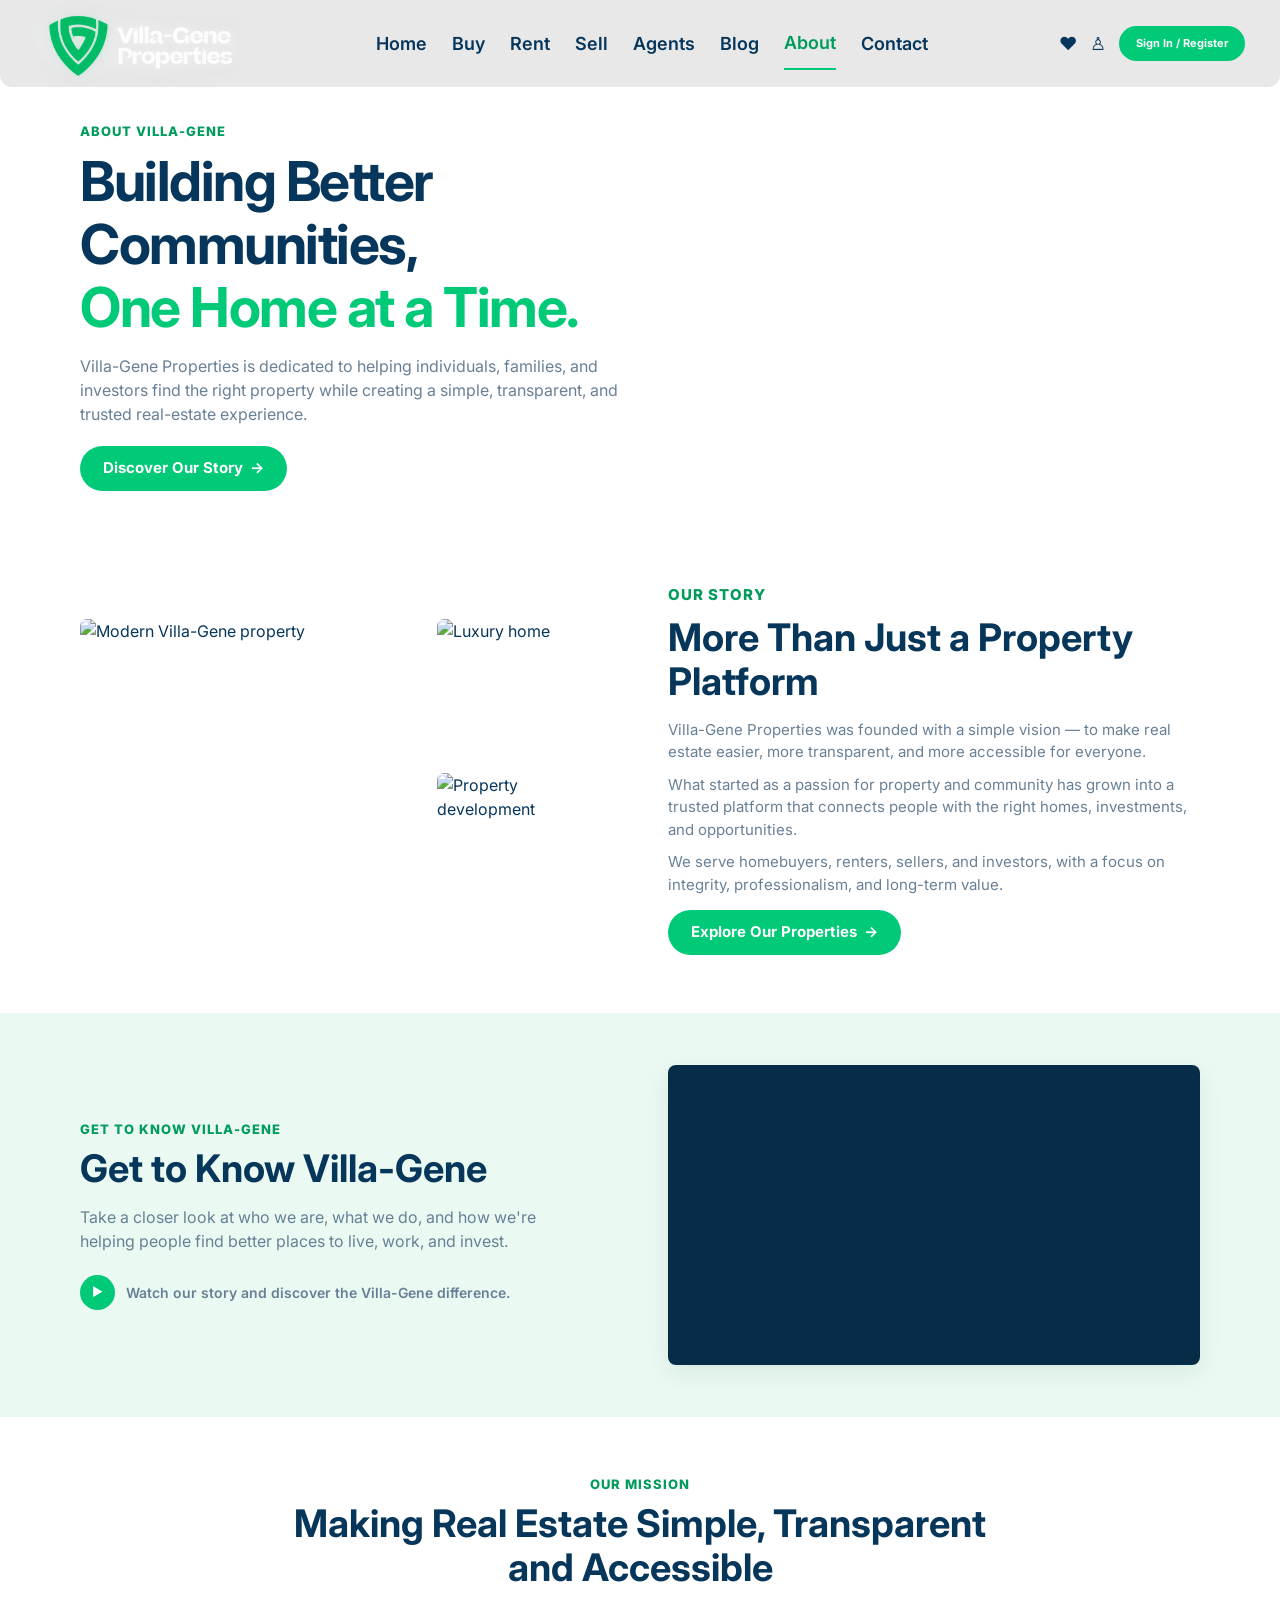
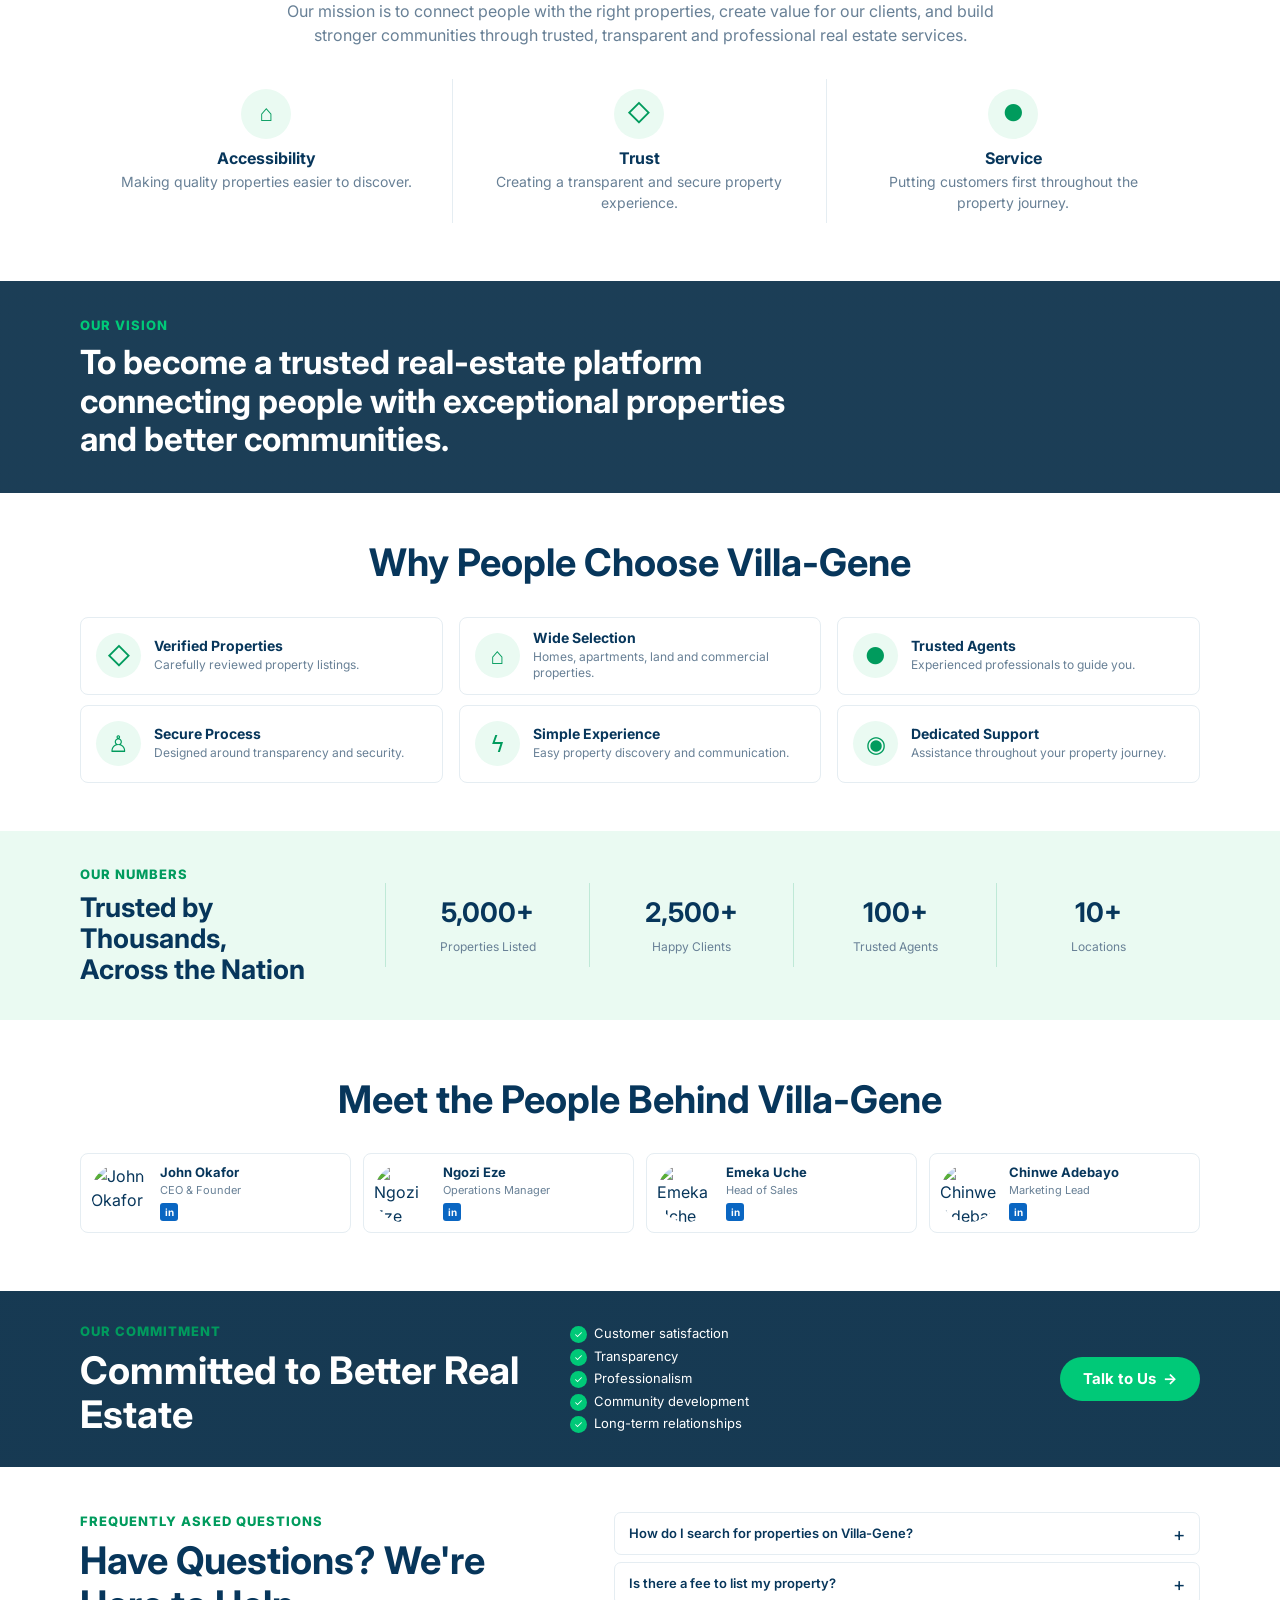
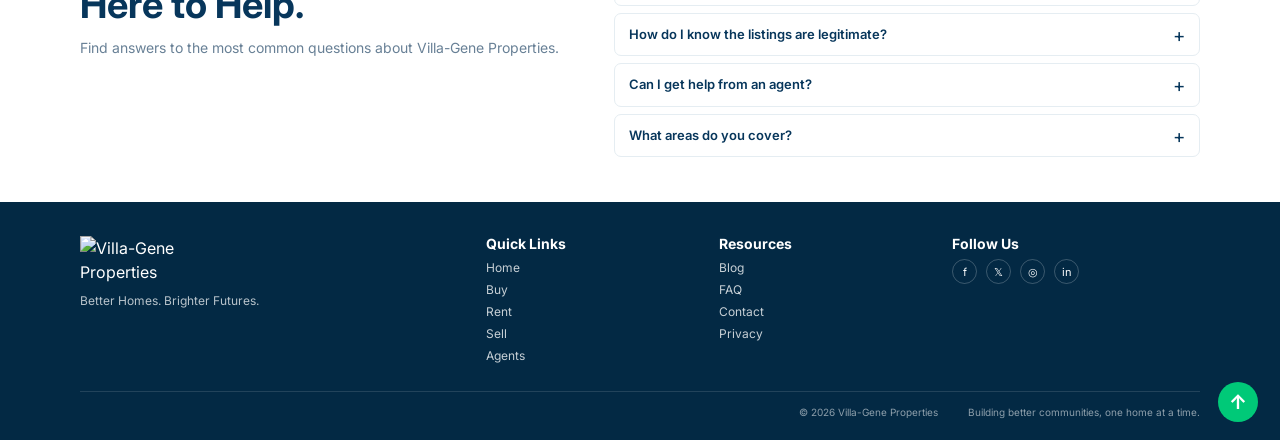
==== about.html @ 3a1cf272 "first commit" ====
<!DOCTYPE html>
<html lang="en">
<head>
  <meta charset="UTF-8">
  <meta name="viewport" content="width=device-width, initial-scale=1.0">
  <meta name="description" content="Learn more about Villa-Gene Properties, our mission, vision, team and commitment to better real estate.">
  <title>About Us | Villa-Gene Properties</title>
  <link rel="stylesheet" href="about.css">
</head>
<body id="top">

  <!-- ========================= NAVBAR ========================= -->
  <header class="site-header">
    <nav class="navbar">
      <a class="brand" href="index.html">
        <img src="Villa-Gene-Properties-Logo(1).svg" alt="Villa-Gene Properties">
      </a>

      <button class="menu-toggle" type="button" aria-label="Open menu" aria-expanded="false">
        ☰
      </button>

      <div class="nav-links">
        <a href="index.html">Home</a>
        <a href="index.html#properties">Buy</a>
        <a href="index.html#properties">Rent</a>
        <a href="index.html#sell">Sell</a>
        <a href="index.html#agents">Agents</a>
        <a href="index.html#blog">Blog</a>
        <a class="active" href="about.html">About</a>
        <a href="index.html#contact">Contact</a>
      </div>

      <div class="nav-actions">
        <button class="icon-btn" type="button" aria-label="Favorites">♥</button>
        <button class="icon-btn" type="button" aria-label="Account">♙</button>
        <a class="btn btn-green btn-small" href="index.html#contact">Sign In / Register</a>
      </div>
    </nav>
  </header>

  <main>

    <!-- ========================= HERO ========================= -->
    <section class="about-hero">
      <div class="about-hero-overlay"></div>
      <div class="container about-hero-content">
        <div class="about-hero-copy">
          <p class="eyebrow">ABOUT VILLA-GENE</p>
          <h1>Building Better Communities,<br><span>One Home at a Time.</span></h1>
          <p>
            Villa-Gene Properties is dedicated to helping individuals, families,
            and investors find the right property while creating a simple,
            transparent, and trusted real-estate experience.
          </p>
          <a class="btn btn-green" href="#story">Discover Our Story <span>→</span></a>
        </div>
      </div>
    </section>

    <!-- ========================= OUR STORY ========================= -->
    <section class="section" id="story">
      <div class="container story-grid">
        <div class="story-gallery">
          <img class="story-main-image" src="images/about-property-1.jpg" alt="Modern Villa-Gene property">
          <div class="story-small-images">
            <img src="images/about-property-2.jpg" alt="Luxury home">
            <img src="images/about-property-3.jpg" alt="Property development">
          </div>
        </div>

        <div class="story-copy">
          <p class="eyebrow">OUR STORY</p>
          <h2>More Than Just a Property Platform</h2>
          <p>
            Villa-Gene Properties was founded with a simple vision — to make
            real estate easier, more transparent, and more accessible for everyone.
          </p>
          <p>
            What started as a passion for property and community has grown into
            a trusted platform that connects people with the right homes,
            investments, and opportunities.
          </p>
          <p>
            We serve homebuyers, renters, sellers, and investors, with a focus
            on integrity, professionalism, and long-term value.
          </p>
          <a class="btn btn-green" href="index.html#properties">Explore Our Properties <span>→</span></a>
        </div>
      </div>
    </section>

    <!-- ========================= VIDEO ========================= -->
    <section class="video-section">
      <div class="container video-grid">
        <div class="video-copy">
          <p class="eyebrow">GET TO KNOW VILLA-GENE</p>
          <h2>Get to Know Villa-Gene</h2>
          <p>
            Take a closer look at who we are, what we do, and how we're helping
            people find better places to live, work, and invest.
          </p>
          <div class="watch-story">
            <span>▶</span>
            <p>Watch our story and discover the Villa-Gene difference.</p>
          </div>
        </div>

        <div class="video-frame">
          <!-- Replace VIDEO_ID with your actual YouTube video ID. -->
          <iframe
            src="https://www.youtube.com/embed/VIDEO_ID"
            title="Villa-Gene Properties Story"
            allow="accelerometer; autoplay; clipboard-write; encrypted-media; gyroscope; picture-in-picture; web-share"
            allowfullscreen>
          </iframe>
        </div>
      </div>
    </section>

    <!-- ========================= MISSION ========================= -->
    <section class="section mission-section">
      <div class="container">
        <div class="section-heading center">
          <p class="eyebrow">OUR MISSION</p>
          <h2>Making Real Estate Simple, Transparent and Accessible</h2>
          <p>
            Our mission is to connect people with the right properties, create
            value for our clients, and build stronger communities through trusted,
            transparent and professional real estate services.
          </p>
        </div>

        <div class="mission-grid">
          <article class="mission-item">
            <div class="round-icon">⌂</div>
            <h3>Accessibility</h3>
            <p>Making quality properties easier to discover.</p>
          </article>

          <article class="mission-item">
            <div class="round-icon">◇</div>
            <h3>Trust</h3>
            <p>Creating a transparent and secure property experience.</p>
          </article>

          <article class="mission-item">
            <div class="round-icon">●</div>
            <h3>Service</h3>
            <p>Putting customers first throughout the property journey.</p>
          </article>
        </div>
      </div>
    </section>

    <!-- ========================= VISION ========================= -->
    <section class="vision-section">
      <div class="container">
        <p class="eyebrow">OUR VISION</p>
        <h2>
          To become a trusted real-estate platform<br>
          connecting people with exceptional properties<br>
          and better communities.
        </h2>
      </div>
    </section>

    <!-- ========================= WHY VILLA-GENE ========================= -->
    <section class="section why-section">
      <div class="container">
        <div class="section-heading center">
          <h2>Why People Choose Villa-Gene</h2>
        </div>

        <div class="benefits-grid">
          <article class="benefit-card">
            <div class="benefit-icon">◇</div>
            <div><h3>Verified Properties</h3><p>Carefully reviewed property listings.</p></div>
          </article>
          <article class="benefit-card">
            <div class="benefit-icon">⌂</div>
            <div><h3>Wide Selection</h3><p>Homes, apartments, land and commercial properties.</p></div>
          </article>
          <article class="benefit-card">
            <div class="benefit-icon">●</div>
            <div><h3>Trusted Agents</h3><p>Experienced professionals to guide you.</p></div>
          </article>
          <article class="benefit-card">
            <div class="benefit-icon">♙</div>
            <div><h3>Secure Process</h3><p>Designed around transparency and security.</p></div>
          </article>
          <article class="benefit-card">
            <div class="benefit-icon">ϟ</div>
            <div><h3>Simple Experience</h3><p>Easy property discovery and communication.</p></div>
          </article>
          <article class="benefit-card">
            <div class="benefit-icon">◉</div>
            <div><h3>Dedicated Support</h3><p>Assistance throughout your property journey.</p></div>
          </article>
        </div>
      </div>
    </section>

    <!-- ========================= NUMBERS ========================= -->
    <section class="numbers-section">
      <div class="container numbers-grid">
        <div class="numbers-intro">
          <p class="eyebrow">OUR NUMBERS</p>
          <h2>Trusted by Thousands,<br>Across the Nation</h2>
        </div>
        <div class="number-item"><strong>5,000+</strong><span>Properties Listed</span></div>
        <div class="number-item"><strong>2,500+</strong><span>Happy Clients</span></div>
        <div class="number-item"><strong>100+</strong><span>Trusted Agents</span></div>
        <div class="number-item"><strong>10+</strong><span>Locations</span></div>
      </div>
    </section>

    <!-- ========================= TEAM ========================= -->
    <section class="section team-section" id="team">
      <div class="container">
        <div class="section-heading center">
          <h2>Meet the People Behind Villa-Gene</h2>
        </div>

        <div class="team-grid">
          <article class="team-card">
            <img src="images/team-1.jpg" alt="John Okafor">
            <div><h3>John Okafor</h3><p>CEO &amp; Founder</p><a href="#">in</a></div>
          </article>
          <article class="team-card">
            <img src="images/team-2.jpg" alt="Ngozi Eze">
            <div><h3>Ngozi Eze</h3><p>Operations Manager</p><a href="#">in</a></div>
          </article>
          <article class="team-card">
            <img src="images/team-3.jpg" alt="Emeka Uche">
            <div><h3>Emeka Uche</h3><p>Head of Sales</p><a href="#">in</a></div>
          </article>
          <article class="team-card">
            <img src="images/team-4.jpg" alt="Chinwe Adebayo">
            <div><h3>Chinwe Adebayo</h3><p>Marketing Lead</p><a href="#">in</a></div>
          </article>
        </div>
      </div>
    </section>

    <!-- ========================= COMMITMENT ========================= -->
    <section class="commitment-section">
      <div class="container commitment-grid">
        <div>
          <p class="eyebrow">OUR COMMITMENT</p>
          <h2>Committed to Better Real Estate</h2>
        </div>
        <ul>
          <li>Customer satisfaction</li>
          <li>Transparency</li>
          <li>Professionalism</li>
          <li>Community development</li>
          <li>Long-term relationships</li>
        </ul>
        <a class="btn btn-green" href="index.html#contact">Talk to Us <span>→</span></a>
      </div>
    </section>

    <!-- ========================= FAQ ========================= -->
    <section class="section faq-section" id="faq">
      <div class="container faq-grid">
        <div class="faq-intro">
          <p class="eyebrow">FREQUENTLY ASKED QUESTIONS</p>
          <h2>Have Questions? We're Here to Help.</h2>
          <p>Find answers to the most common questions about Villa-Gene Properties.</p>
        </div>

        <div class="faq-list">
          <details>
            <summary>How do I search for properties on Villa-Gene?</summary>
            <p>Use the property search on the Home page to browse available listings by location, type and price.</p>
          </details>
          <details>
            <summary>Is there a fee to list my property?</summary>
            <p>Contact Villa-Gene Properties for current listing and service information.</p>
          </details>
          <details>
            <summary>How do I know the listings are legitimate?</summary>
            <p>Villa-Gene focuses on transparent property information and professional assistance throughout the property journey.</p>
          </details>
          <details>
            <summary>Can I get help from an agent?</summary>
            <p>Yes. Our agents can help you understand listings and guide you through the next steps.</p>
          </details>
          <details>
            <summary>What areas do you cover?</summary>
            <p>Visit our property listings or contact us for the latest locations and available properties.</p>
          </details>
        </div>
      </div>
    </section>

  </main>

  <!-- ========================= FOOTER ========================= -->
  <footer class="footer" id="contact">
    <div class="container footer-grid">
      <div class="footer-brand">
        <img src="villa-logo.svg" alt="Villa-Gene Properties">
        <p>Better Homes. Brighter Futures.</p>
      </div>

      <div class="footer-column">
        <h3>Quick Links</h3>
        <a href="index.html">Home</a>
        <a href="index.html#properties">Buy</a>
        <a href="index.html#properties">Rent</a>
        <a href="index.html#sell">Sell</a>
        <a href="index.html#agents">Agents</a>
      </div>

      <div class="footer-column">
        <h3>Resources</h3>
        <a href="index.html#blog">Blog</a>
        <a href="#faq">FAQ</a>
        <a href="#contact">Contact</a>
        <a href="#">Privacy</a>
      </div>

      <div class="footer-column">
        <h3>Follow Us</h3>
        <div class="social-links">
          <a href="#" aria-label="Facebook">f</a>
          <a href="#" aria-label="X">𝕏</a>
          <a href="#" aria-label="Instagram">◎</a>
          <a href="#" aria-label="LinkedIn">in</a>
        </div>
      </div>
    </div>

    <div class="container footer-bottom">
      <span>© 2026 Villa-Gene Properties</span>
      <span>Building better communities, one home at a time.</span>
    </div>

    <a class="back-to-top" href="#top" aria-label="Back to top">↑</a>
  </footer>

  <script>
    const menuToggle = document.querySelector('.menu-toggle');
    const navLinks = document.querySelector('.nav-links');

    menuToggle.addEventListener('click', () => {
      const isOpen = navLinks.classList.toggle('open');
      menuToggle.setAttribute('aria-expanded', isOpen);
    });
  </script>

</body>
</html>
---- about.css ----
@import url('https://fonts.googleapis.com/css2?family=Inter:wght@400;500;600;700;800&display=swap');

:root {
  --green: #00c978;
  --green-dark: #009b5d;
  --green-light: #eafaf2;
  --blue: #06365b;
  --blue-dark: #032944;
  --text: #07365b;
  --muted: #688096;
  --white: #ffffff;
  --border: #e5edf2;
  --shadow: 0 8px 25px rgba(4, 44, 70, .08);
  --radius: 10px;
}

* { box-sizing: border-box; margin: 0; padding: 0; }
html { scroll-behavior: smooth; }
body { font-family: "Inter", Arial, sans-serif; color: var(--text); background: #fff; line-height: 1.5; font-size: 16px; }
a { color: inherit; text-decoration: none; }
button { font: inherit; cursor: pointer; border: 0; }
img { display: block; max-width: 100%; }
.container { width: min(1120px, calc(100% - 40px)); margin: 0 auto; }
.section { padding: 58px 0; }
h1, h2, h3 { line-height: 1.15; }
h2 { font-size: clamp(30px, 3vw, 38px); }
p { color: var(--muted); }
.eyebrow { color: var(--green-dark); font-size: 13px; font-weight: 800; letter-spacing: 1px; margin-bottom: 8px; }

/* NAVBAR — intentionally matches the Home page */
.site-header { background: transparent; position: relative; z-index: 20; }
.navbar {
  width: 100%;
  max-width: none;
  height: 87px;
  margin: 0;
  padding: 20px 35px;
  display: flex;
  align-items: center;
  gap: 28px;
  background: rgba(230, 229, 229, 0.888);
  border-radius: 0 0 12px 12px;
  color: var(--blue);
  position: relative;
  z-index: 10;
}
.brand { width: 210px; display: flex; align-items: center; }
.brand img { width: 100%; height: auto; }
.nav-links { display: flex; align-items: center; justify-content: center; gap: 25px; flex: 1; }
.nav-links a { font-size: 18px; font-weight: 600; padding: 12px 0; }
.nav-links a.active, .nav-links a:hover { color: var(--green-dark); border-bottom: 2px solid var(--green); }
.nav-actions { display: flex; align-items: center; gap: 13px; }
.icon-btn { background: transparent; color: var(--blue); font-size: 18px; }
.menu-toggle { display: none; background: transparent; font-size: 25px; color: var(--blue); }

.btn { display: inline-flex; align-items: center; justify-content: center; gap: 7px; border-radius: 24px; padding: 11px 23px; font-weight: 700; font-size: 15px; }
.btn-green { background: var(--green); color: #fff; }
.btn-green:hover { background: var(--green-dark); }
.btn-small { padding: 9px 17px; font-size: 11px; }

/* HERO */
.about-hero { min-height: 400px; position: relative; overflow: hidden; background: url("images/about-hero.jpg") center / cover no-repeat; }
.about-hero-overlay { position: absolute; inset: 0; background: linear-gradient(90deg, rgba(255,255,255,.98) 0%, rgba(255,255,255,.91) 35%, rgba(255,255,255,.18) 72%, rgba(255,255,255,0) 100%); }
.about-hero-content { min-height: 400px; display: flex; align-items: center; position: relative; }
.about-hero-copy { max-width: 610px; padding: 35px 0; }
.about-hero h1 { font-size: clamp(38px, 4.5vw, 55px); letter-spacing: -1.5px; margin-bottom: 15px; color: var(--blue); }
.about-hero h1 span { color: var(--green); }
.about-hero-copy > p:not(.eyebrow) { max-width: 570px; font-size: 16px; margin-bottom: 20px; }

/* STORY */
.story-grid, .video-grid { display: grid; grid-template-columns: 1fr 1fr; gap: 55px; align-items: center; }
.story-gallery { height: 300px; display: grid; grid-template-columns: 2fr 1fr; gap: 7px; }
.story-gallery img { width: 100%; height: 100%; object-fit: cover; border-radius: 7px; }
.story-small-images { display: grid; grid-template-rows: 1fr 1fr; gap: 7px; }
.story-copy h2 { margin-bottom: 15px; }
.story-copy p { font-size: 15px; margin-bottom: 10px; }
.story-copy .btn { margin-top: 4px; }

/* VIDEO */
.video-section { padding: 52px 0; background: var(--green-light); }
.video-copy h2 { margin-bottom: 14px; }
.video-copy > p:not(.eyebrow) { max-width: 480px; font-size: 16px; }
.watch-story { display: flex; align-items: center; gap: 11px; margin-top: 22px; }
.watch-story span { width: 35px; height: 35px; display: grid; place-items: center; border-radius: 50%; background: var(--green); color: #fff; font-size: 12px; }
.watch-story p { font-size: 14px; font-weight: 600; }
.video-frame { height: 300px; overflow: hidden; border-radius: 8px; background: #062c47; box-shadow: var(--shadow); }
.video-frame iframe { width: 100%; height: 100%; border: 0; }

/* MISSION */
.section-heading.center { max-width: 760px; margin: 0 auto 32px; text-align: center; }
.section-heading.center > p:last-child { margin-top: 9px; }
.mission-grid { display: grid; grid-template-columns: repeat(3, 1fr); }
.mission-item { text-align: center; padding: 10px 35px; border-right: 1px solid var(--border); }
.mission-item:last-child { border-right: 0; }
.round-icon, .benefit-icon { width: 50px; height: 50px; display: grid; place-items: center; border-radius: 50%; background: var(--green-light); color: var(--green-dark); font-size: 23px; margin: 0 auto 10px; }
.mission-item h3 { font-size: 16px; margin-bottom: 4px; }
.mission-item p { font-size: 14px; }

/* VISION */
.vision-section { min-height: 165px; padding: 35px 0; display: flex; align-items: center; background: linear-gradient(rgba(3,41,68,.90), rgba(3,41,68,.90)), url("images/vision.jpg") center / cover no-repeat; }
.vision-section .eyebrow { color: var(--green); }
.vision-section h2 { color: #fff; font-size: clamp(25px, 2.6vw, 35px); }

/* BENEFITS */
.why-section { padding-top: 48px; padding-bottom: 48px; }
.benefits-grid { display: grid; grid-template-columns: repeat(3, 1fr); gap: 10px 16px; }
.benefit-card { min-height: 78px; display: flex; align-items: center; gap: 13px; padding: 10px 15px; border: 1px solid var(--border); border-radius: 8px; }
.benefit-icon { width: 45px; height: 45px; flex: 0 0 45px; margin: 0; }
.benefit-card h3 { font-size: 14px; margin-bottom: 3px; }
.benefit-card p { font-size: 12px; line-height: 1.35; }

/* NUMBERS */
.numbers-section { padding: 34px 0; background: var(--green-light); }
.numbers-grid { display: grid; grid-template-columns: 1.5fr repeat(4, 1fr); align-items: center; }
.numbers-intro { padding-right: 25px; }
.numbers-intro h2 { font-size: 27px; }
.number-item { text-align: center; min-height: 82px; padding: 10px 8px; border-left: 1px solid rgba(0,155,93,.18); }
.number-item strong { display: block; font-size: 27px; }
.number-item span { color: var(--muted); font-size: 12px; }

/* TEAM */
.team-grid { display: grid; grid-template-columns: repeat(4, 1fr); gap: 12px; }
.team-card { display: flex; align-items: center; gap: 11px; padding: 10px; border: 1px solid var(--border); border-radius: 8px; }
.team-card img { width: 58px; height: 58px; object-fit: cover; border-radius: 50%; }
.team-card h3 { font-size: 13px; }
.team-card p { font-size: 11px; margin: 2px 0 5px; }
.team-card a { display: grid; place-items: center; width: 18px; height: 18px; border-radius: 3px; background: #0a66c2; color: #fff; font-size: 10px; font-weight: 700; }

/* COMMITMENT */
.commitment-section { padding: 30px 0; background: linear-gradient(rgba(3,41,68,.92), rgba(3,41,68,.92)), url("images/commitment.jpg") center / cover no-repeat; }
.commitment-grid { display: grid; grid-template-columns: 1fr 1fr auto; gap: 35px; align-items: center; }
.commitment-section h2 { color: #fff; }
.commitment-grid ul { list-style: none; color: #fff; font-size: 13px; }
.commitment-grid li { margin: 3px 0; }
.commitment-grid li::before { content: "✓"; display: inline-grid; place-items: center; width: 17px; height: 17px; margin-right: 7px; border-radius: 50%; background: var(--green); color: #fff; font-size: 10px; }

/* FAQ */
.faq-section { padding-top: 45px; padding-bottom: 45px; }
.faq-grid { display: grid; grid-template-columns: .9fr 1.1fr; gap: 55px; align-items: start; }
.faq-intro h2 { margin-bottom: 10px; }
.faq-intro > p:last-child { font-size: 14px; }
.faq-list { display: flex; flex-direction: column; gap: 7px; }
.faq-list details { border: 1px solid var(--border); border-radius: 7px; background: #fff; padding: 0 14px; }
.faq-list summary { cursor: pointer; list-style: none; position: relative; padding: 11px 28px 11px 0; font-size: 13px; font-weight: 600; }
.faq-list summary::-webkit-details-marker { display: none; }
.faq-list summary::after { content: "+"; position: absolute; right: 0; top: 8px; color: var(--blue); font-size: 19px; font-weight: 400; }
.faq-list details[open] summary::after { content: "−"; }
.faq-list details p { padding: 0 0 12px; font-size: 12px; }

/* FOOTER */
.footer { position: relative; padding: 34px 0 20px; background: var(--blue-dark); color: #fff; }
.footer-grid { display: grid; grid-template-columns: 1.5fr .8fr .8fr 1fr; gap: 35px; }
.footer-brand img { width: 165px; margin-bottom: 8px; }
.footer-brand p { color: rgba(255,255,255,.72); font-size: 12px; }
.footer-column h3 { color: #fff; font-size: 14px; margin-bottom: 7px; }
.footer-column > a { display: block; color: rgba(255,255,255,.78); font-size: 12px; margin: 4px 0; }
.social-links { display: flex; gap: 9px; }
.social-links a { width: 25px; height: 25px; display: grid; place-items: center; border: 1px solid rgba(255,255,255,.22); border-radius: 50%; color: #fff; font-size: 11px; }
.footer-bottom { display: flex; justify-content: flex-end; gap: 30px; border-top: 1px solid rgba(255,255,255,.12); margin-top: 22px; padding-top: 13px; color: rgba(255,255,255,.55); font-size: 10px; }
.back-to-top { position: absolute; right: 22px; bottom: 18px; width: 40px; height: 40px; display: grid; place-items: center; border-radius: 50%; background: var(--green); color: #fff; font-size: 20px; font-weight: 700; }
.back-to-top:hover { background: var(--green-dark); }

/* RESPONSIVE */
@media (max-width: 1000px) {
  .nav-links { gap: 15px; }
  .nav-links a { font-size: 16px; }
  .benefits-grid { grid-template-columns: repeat(2, 1fr); }
  .team-grid { grid-template-columns: repeat(2, 1fr); }
  .numbers-grid { grid-template-columns: repeat(3, 1fr); }
  .numbers-intro { grid-column: 1 / -1; text-align: center; padding: 0 0 15px; }
}

@media (max-width: 760px) {
  .container { width: min(100% - 24px, 1120px); }
  .navbar { width: 100%; height: 62px; padding: 12px 18px; }
  .brand { width: 135px; }
  .menu-toggle { display: block; margin-left: auto; }
  .nav-links { display: none; position: absolute; top: 62px; left: 12px; right: 12px; z-index: 20; padding: 15px; flex-direction: column; background: #fff; border-radius: 8px; box-shadow: var(--shadow); }
  .nav-links.open { display: flex; }
  .nav-links a { padding: 8px; font-size: 15px; }
  .nav-links a.active { border-bottom: 0; }
  .nav-actions { display: none; }
  .story-grid, .video-grid, .faq-grid { grid-template-columns: 1fr; gap: 35px; }
  .about-hero { min-height: 500px; }
  .about-hero-content { min-height: 500px; }
  .about-hero-overlay { background: rgba(255,255,255,.88); }
  .about-hero-copy { max-width: 100%; }
  .about-hero h1 { font-size: 40px; }
  .story-gallery { height: 270px; }
  .mission-grid { grid-template-columns: 1fr; gap: 18px; }
  .mission-item { border-right: 0; border-bottom: 1px solid var(--border); padding-bottom: 18px; }
  .mission-item:last-child { border-bottom: 0; }
  .benefits-grid { grid-template-columns: 1fr; }
  .team-grid { grid-template-columns: 1fr 1fr; }
  .numbers-grid { grid-template-columns: 1fr 1fr; }
  .numbers-intro { grid-column: 1 / -1; }
  .number-item { border-left: 0; border-top: 1px solid rgba(0,155,93,.18); }
  .commitment-grid { grid-template-columns: 1fr; gap: 20px; }
  .footer-grid { grid-template-columns: 1fr 1fr; }
  .footer-brand { grid-column: 1 / -1; }
  .footer-bottom { flex-direction: column; gap: 5px; padding-right: 55px; }
}

@media (max-width: 520px) {
  body { font-size: 15px; }
  .section { padding: 45px 0; }
  .about-hero h1 { font-size: 34px; }
  .story-gallery { height: 240px; }
  .video-frame { height: 230px; }
  .team-grid { grid-template-columns: 1fr; }
  .numbers-grid { grid-template-columns: 1fr 1fr; }
  .footer-grid { grid-template-columns: 1fr; }
  .footer-brand { grid-column: auto; }
  .back-to-top { right: 15px; bottom: 15px; }
}
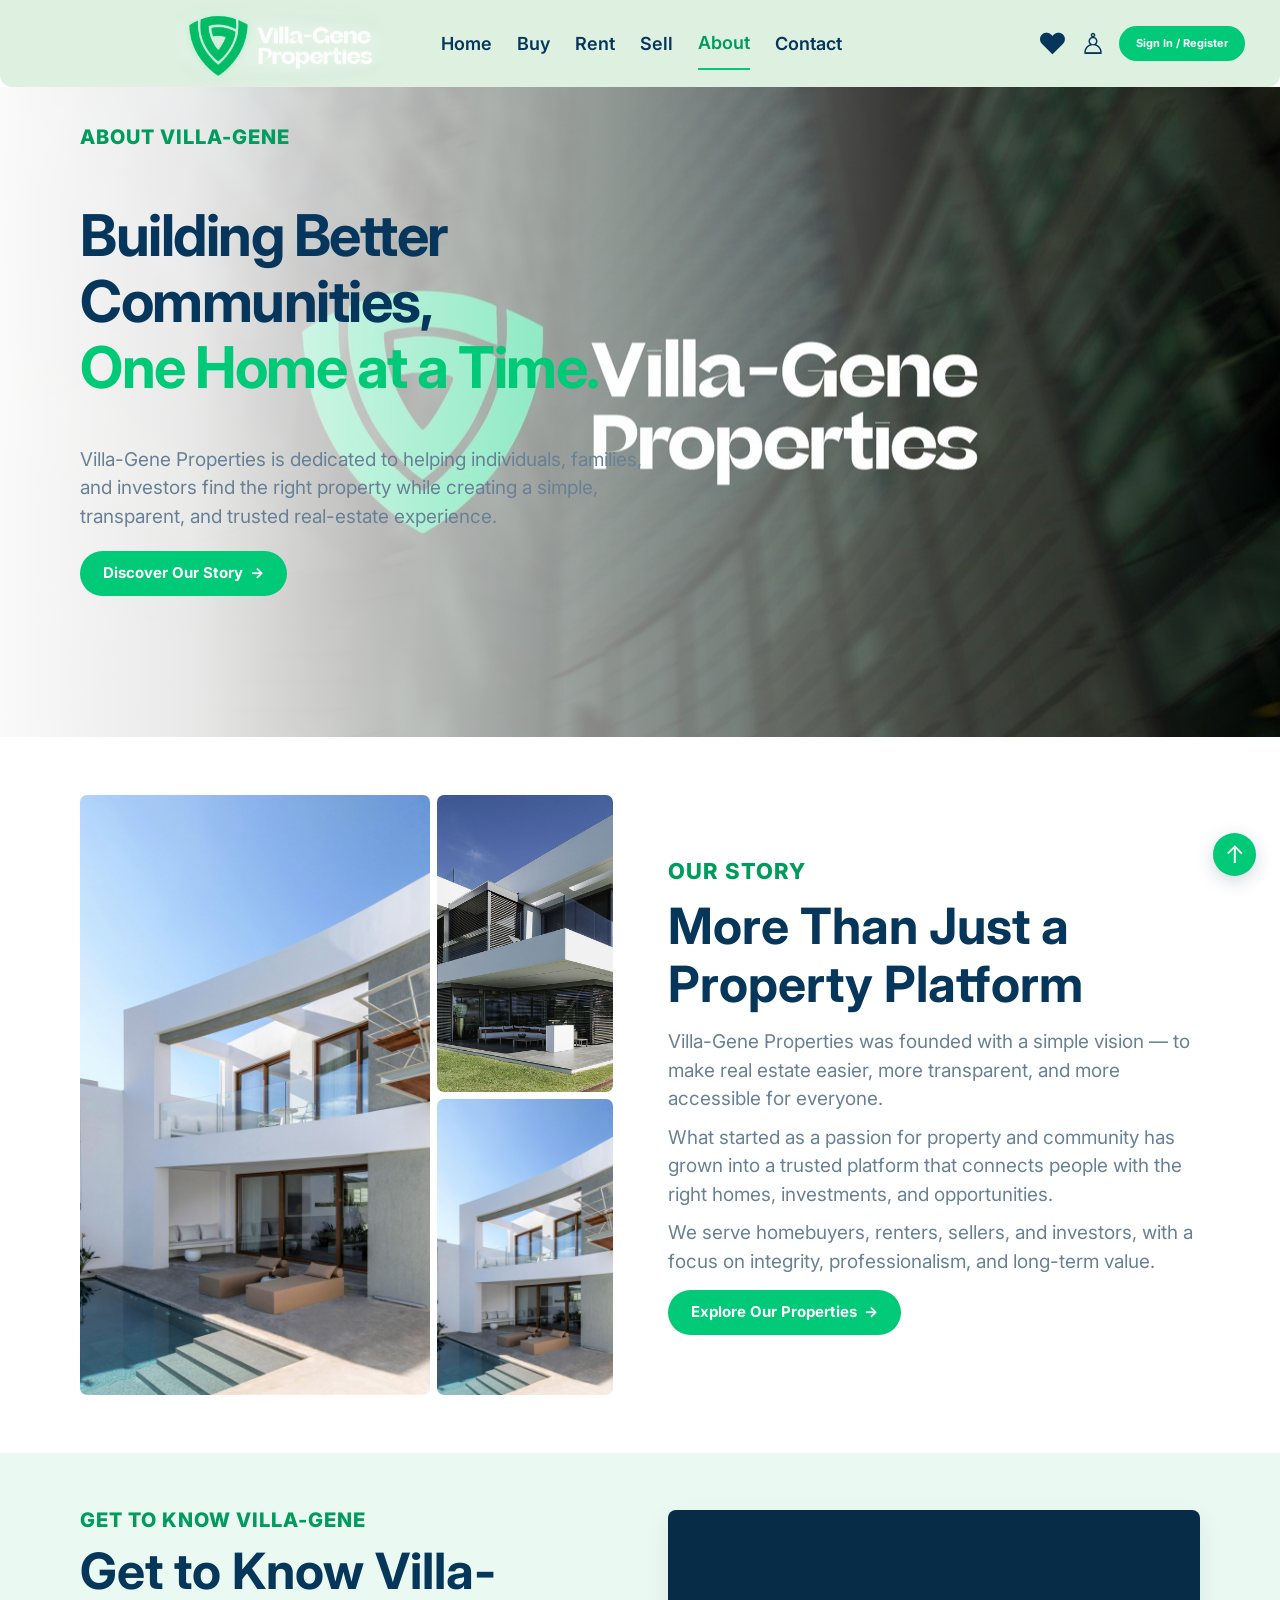
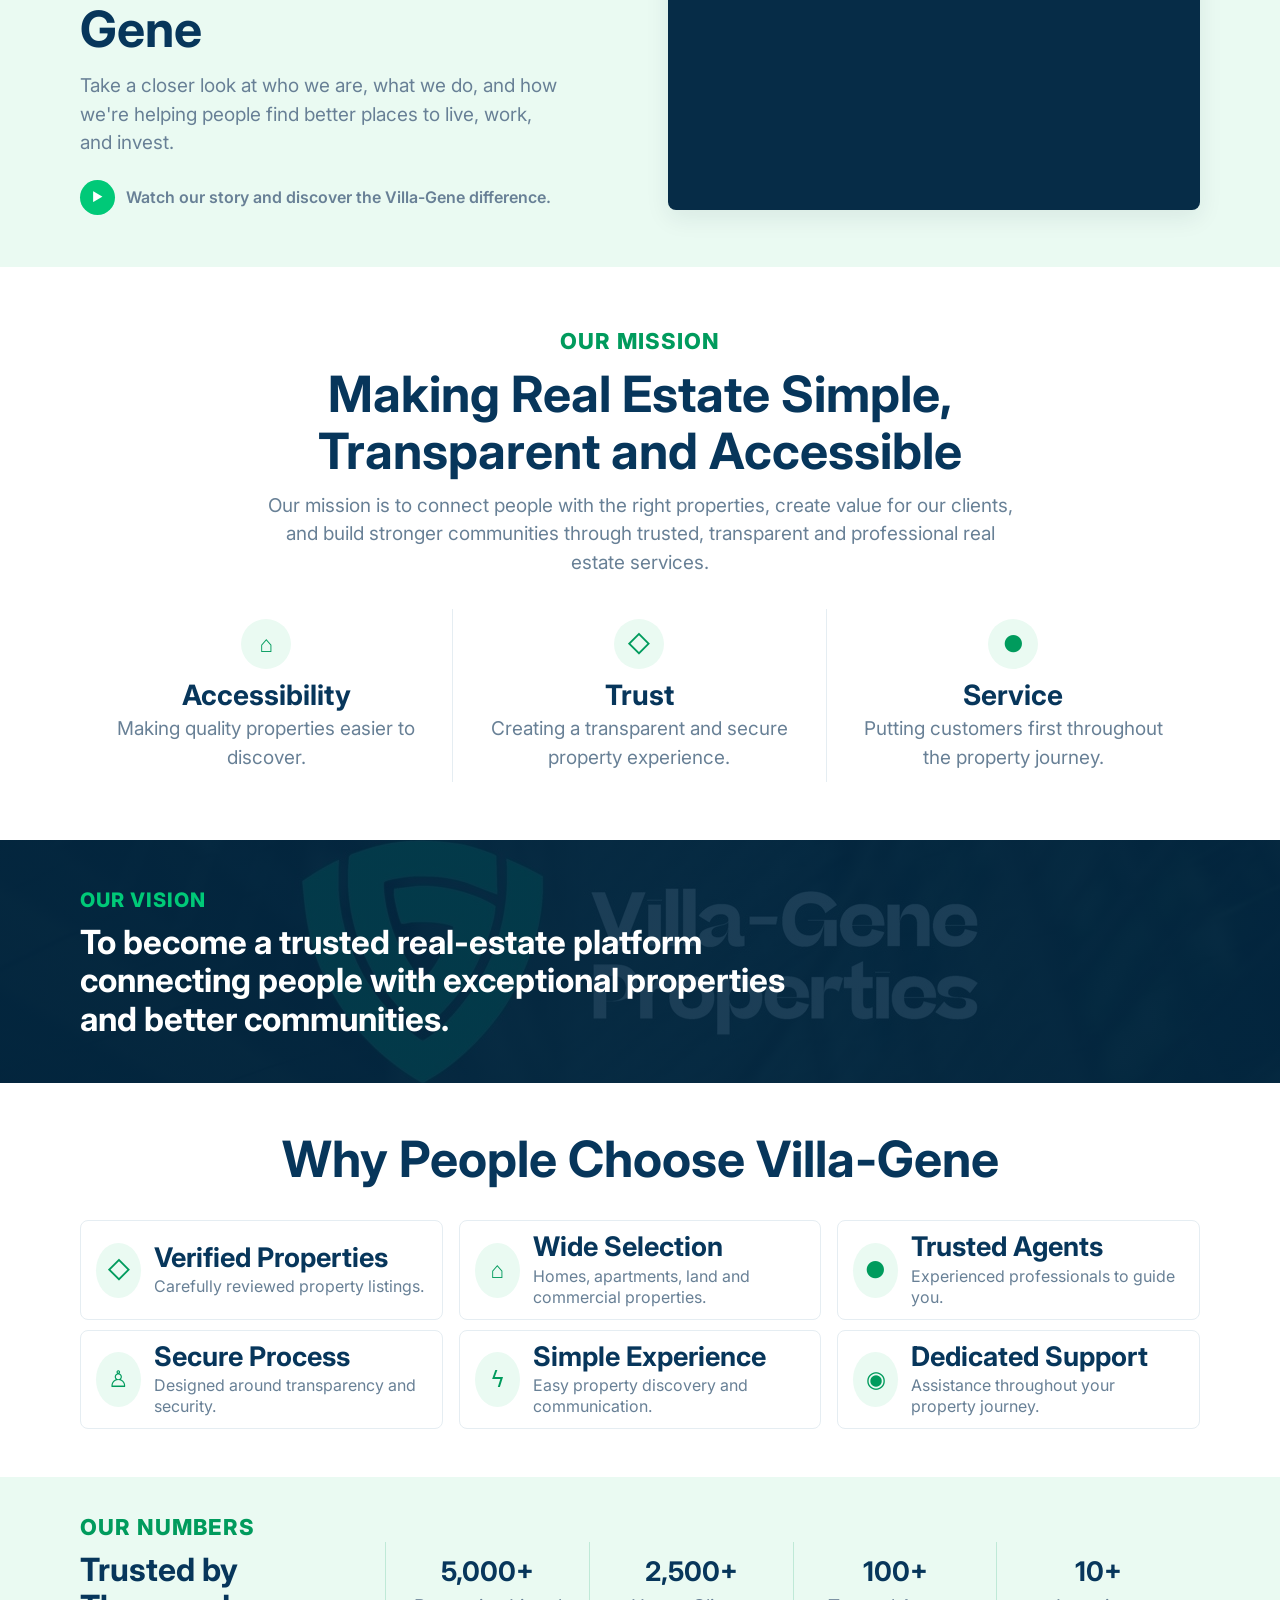
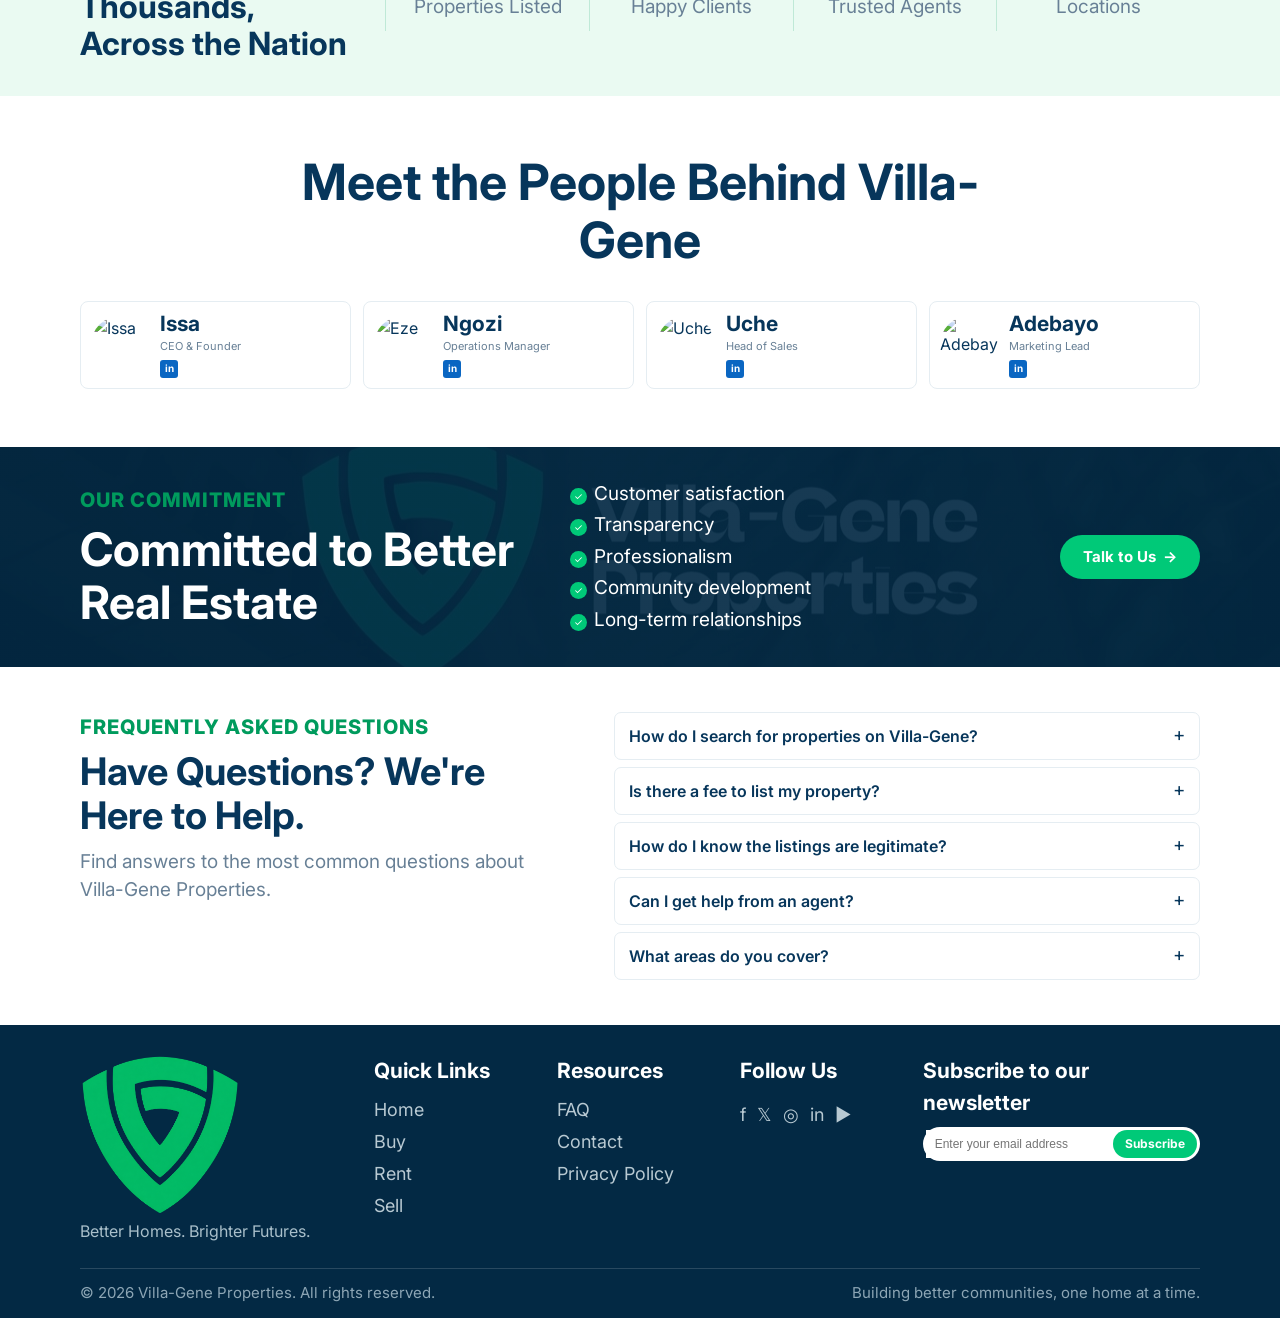
==== commit 2586ab8a: "Update website files" ====
--- a/about.html
+++ b/about.html
@@ -8,8 +8,6 @@
   <link rel="stylesheet" href="about.css">
 </head>
 <body id="top">
-
-  <!-- ========================= NAVBAR ========================= -->
   <header class="site-header">
     <nav class="navbar">
       <a class="brand" href="index.html">
@@ -25,10 +23,8 @@
         <a href="index.html#properties">Buy</a>
         <a href="index.html#properties">Rent</a>
         <a href="index.html#sell">Sell</a>
-        <a href="index.html#agents">Agents</a>
-        <a href="index.html#blog">Blog</a>
         <a class="active" href="about.html">About</a>
-        <a href="index.html#contact">Contact</a>
+        <a href="contact.html">Contact</a>
       </div>
 
       <div class="nav-actions">
@@ -40,13 +36,11 @@
   </header>
 
   <main>
-
-    <!-- ========================= HERO ========================= -->
     <section class="about-hero">
       <div class="about-hero-overlay"></div>
       <div class="container about-hero-content">
         <div class="about-hero-copy">
-          <p class="eyebrow">ABOUT VILLA-GENE</p>
+          <p class="eyebrow"> ABOUT VILLA-GENE</p>
           <h1>Building Better Communities,<br><span>One Home at a Time.</span></h1>
           <p>
             Villa-Gene Properties is dedicated to helping individuals, families,
@@ -57,20 +51,18 @@
         </div>
       </div>
     </section>
-
-    <!-- ========================= OUR STORY ========================= -->
     <section class="section" id="story">
       <div class="container story-grid">
         <div class="story-gallery">
-          <img class="story-main-image" src="images/about-property-1.jpg" alt="Modern Villa-Gene property">
+          <img class="story-main-image" src="VillaMaze-LuxuryVillasCrete-Outdoors-10-scaled.jpg" alt="Modern Villa-Gene property">
           <div class="story-small-images">
-            <img src="images/about-property-2.jpg" alt="Luxury home">
-            <img src="images/about-property-3.jpg" alt="Property development">
+            <img src="02.jpg" alt="Luxury home">
+            <img src="VillaMaze-LuxuryVillasCrete-Outdoors-10-scaled.jpg" alt="Property development">
           </div>
         </div>
 
         <div class="story-copy">
-          <p class="eyebrow">OUR STORY</p>
+          <p class="eyebrow" style="font-size: 22px;">OUR STORY</p>
           <h2>More Than Just a Property Platform</h2>
           <p>
             Villa-Gene Properties was founded with a simple vision — to make
@@ -89,8 +81,6 @@
         </div>
       </div>
     </section>
-
-    <!-- ========================= VIDEO ========================= -->
     <section class="video-section">
       <div class="container video-grid">
         <div class="video-copy">
@@ -107,7 +97,7 @@
         </div>
 
         <div class="video-frame">
-          <!-- Replace VIDEO_ID with your actual YouTube video ID. -->
+
           <iframe
             src="https://www.youtube.com/embed/VIDEO_ID"
             title="Villa-Gene Properties Story"
@@ -118,11 +108,10 @@
       </div>
     </section>
 
-    <!-- ========================= MISSION ========================= -->
     <section class="section mission-section">
       <div class="container">
         <div class="section-heading center">
-          <p class="eyebrow">OUR MISSION</p>
+          <p class="eyebrow" style="font-size: 22px;">OUR MISSION</p>
           <h2>Making Real Estate Simple, Transparent and Accessible</h2>
           <p>
             Our mission is to connect people with the right properties, create
@@ -152,8 +141,6 @@
         </div>
       </div>
     </section>
-
-    <!-- ========================= VISION ========================= -->
     <section class="vision-section">
       <div class="container">
         <p class="eyebrow">OUR VISION</p>
@@ -164,8 +151,6 @@
         </h2>
       </div>
     </section>
-
-    <!-- ========================= WHY VILLA-GENE ========================= -->
     <section class="section why-section">
       <div class="container">
         <div class="section-heading center">
@@ -201,11 +186,10 @@
       </div>
     </section>
 
-    <!-- ========================= NUMBERS ========================= -->
     <section class="numbers-section">
       <div class="container numbers-grid">
         <div class="numbers-intro">
-          <p class="eyebrow">OUR NUMBERS</p>
+          <p class="eyebrow" style="font-size: 22px;">OUR NUMBERS</p>
           <h2>Trusted by Thousands,<br>Across the Nation</h2>
         </div>
         <div class="number-item"><strong>5,000+</strong><span>Properties Listed</span></div>
@@ -214,8 +198,6 @@
         <div class="number-item"><strong>10+</strong><span>Locations</span></div>
       </div>
     </section>
-
-    <!-- ========================= TEAM ========================= -->
     <section class="section team-section" id="team">
       <div class="container">
         <div class="section-heading center">
@@ -224,26 +206,24 @@
 
         <div class="team-grid">
           <article class="team-card">
-            <img src="images/team-1.jpg" alt="John Okafor">
-            <div><h3>John Okafor</h3><p>CEO &amp; Founder</p><a href="#">in</a></div>
+            <img src="images/team-1.jpg" alt="Issa">
+            <div><h3>Issa </h3><p>CEO &amp; Founder</p><a href="#">in</a></div>
           </article>
           <article class="team-card">
-            <img src="images/team-2.jpg" alt="Ngozi Eze">
-            <div><h3>Ngozi Eze</h3><p>Operations Manager</p><a href="#">in</a></div>
+            <img src="images/team-2.jpg" alt="Eze">
+            <div><h3>Ngozi</h3><p>Operations Manager</p><a href="#">in</a></div>
           </article>
           <article class="team-card">
-            <img src="images/team-3.jpg" alt="Emeka Uche">
-            <div><h3>Emeka Uche</h3><p>Head of Sales</p><a href="#">in</a></div>
+            <img src="images/team-3.jpg" alt="Uche">
+            <div><h3>Uche</h3><p>Head of Sales</p><a href="#">in</a></div>
           </article>
           <article class="team-card">
-            <img src="images/team-4.jpg" alt="Chinwe Adebayo">
-            <div><h3>Chinwe Adebayo</h3><p>Marketing Lead</p><a href="#">in</a></div>
-          </article>
-        </div>
-      </div>
-    </section>
-
-    <!-- ========================= COMMITMENT ========================= -->
+            <img src="images/team-4.jpg" alt="Adebayo">
+            <div><h3>Adebayo</h3><p>Marketing Lead</p><a href="#">in</a></div>
+          </article>
+        </div>
+      </div>
+    </section>
     <section class="commitment-section">
       <div class="container commitment-grid">
         <div>
@@ -257,11 +237,9 @@
           <li>Community development</li>
           <li>Long-term relationships</li>
         </ul>
-        <a class="btn btn-green" href="index.html#contact">Talk to Us <span>→</span></a>
-      </div>
-    </section>
-
-    <!-- ========================= FAQ ========================= -->
+        <a class="btn btn-green" href="contact.html#contact-form">Talk to Us <span>→</span></a>
+      </div>
+    </section>
     <section class="section faq-section" id="faq">
       <div class="container faq-grid">
         <div class="faq-intro">
@@ -296,50 +274,31 @@
     </section>
 
   </main>
-
-  <!-- ========================= FOOTER ========================= -->
-  <footer class="footer" id="contact">
+ <footer class="footer" id="contact">
     <div class="container footer-grid">
       <div class="footer-brand">
-        <img src="villa-logo.svg" alt="Villa-Gene Properties">
+        <img src="villa2.png" alt="Villa-Gene Properties">
         <p>Better Homes. Brighter Futures.</p>
       </div>
 
-      <div class="footer-column">
-        <h3>Quick Links</h3>
-        <a href="index.html">Home</a>
-        <a href="index.html#properties">Buy</a>
-        <a href="index.html#properties">Rent</a>
-        <a href="index.html#sell">Sell</a>
-        <a href="index.html#agents">Agents</a>
-      </div>
-
-      <div class="footer-column">
-        <h3>Resources</h3>
-        <a href="index.html#blog">Blog</a>
-        <a href="#faq">FAQ</a>
-        <a href="#contact">Contact</a>
-        <a href="#">Privacy</a>
-      </div>
-
-      <div class="footer-column">
-        <h3>Follow Us</h3>
-        <div class="social-links">
-          <a href="#" aria-label="Facebook">f</a>
-          <a href="#" aria-label="X">𝕏</a>
-          <a href="#" aria-label="Instagram">◎</a>
-          <a href="#" aria-label="LinkedIn">in</a>
-        </div>
+      <div><h4>Quick Links</h4><a href="index.html">Home</a><a href="#">Buy</a><a href="#">Rent</a><a href="#">Sell</a></div>
+      <div><h4>Resources</h4><a href="#">FAQ</a><a href="contact.html">Contact</a><a href="#">Privacy Policy</a></div>
+      <div><h4>Follow Us</h4><div class="socials"><a href="#">f</a><a href="#">𝕏</a><a href="#">◎</a><a href="#">in</a><a href="#">▶</a></div></div>
+
+      <div class="newsletter">
+        <h4>Subscribe to our newsletter</h4>
+        <form><input type="email" placeholder="Enter your email address"><button type="submit">Subscribe</button></form>
       </div>
     </div>
 
     <div class="container footer-bottom">
-      <span>© 2026 Villa-Gene Properties</span>
+      <span>© 2026 Villa-Gene Properties. All rights reserved.</span>
       <span>Building better communities, one home at a time.</span>
     </div>
-
-    <a class="back-to-top" href="#top" aria-label="Back to top">↑</a>
   </footer>
+ <a aria-label="Back to top" class="back-to-top" href="#top">
+   &uarr;
+  </a>
 
   <script>
     const menuToggle = document.querySelector('.menu-toggle');
--- a/about.css
+++ b/about.css
@@ -25,9 +25,7 @@
 h1, h2, h3 { line-height: 1.15; }
 h2 { font-size: clamp(30px, 3vw, 38px); }
 p { color: var(--muted); }
-.eyebrow { color: var(--green-dark); font-size: 13px; font-weight: 800; letter-spacing: 1px; margin-bottom: 8px; }
-
-/* NAVBAR — intentionally matches the Home page */
+.eyebrow { color: var(--green-dark); font-size: 20px; font-weight: 800; letter-spacing: 1px; margin-bottom: 8px; }
 .site-header { background: transparent; position: relative; z-index: 20; }
 .navbar {
   width: 100%;
@@ -38,19 +36,19 @@
   display: flex;
   align-items: center;
   gap: 28px;
-  background: rgba(230, 229, 229, 0.888);
+  background: rgba(218, 240, 222, 0.888);
   border-radius: 0 0 12px 12px;
   color: var(--blue);
   position: relative;
   z-index: 10;
 }
 .brand { width: 210px; display: flex; align-items: center; }
-.brand img { width: 100%; height: auto; }
+.brand img { width: 100%; height: auto; margin-left: 140px; }
 .nav-links { display: flex; align-items: center; justify-content: center; gap: 25px; flex: 1; }
 .nav-links a { font-size: 18px; font-weight: 600; padding: 12px 0; }
 .nav-links a.active, .nav-links a:hover { color: var(--green-dark); border-bottom: 2px solid var(--green); }
 .nav-actions { display: flex; align-items: center; gap: 13px; }
-.icon-btn { background: transparent; color: var(--blue); font-size: 18px; }
+.icon-btn { background: transparent; color: var(--blue); font-size: 29px; }
 .menu-toggle { display: none; background: transparent; font-size: 25px; color: var(--blue); }
 
 .btn { display: inline-flex; align-items: center; justify-content: center; gap: 7px; border-radius: 24px; padding: 11px 23px; font-weight: 700; font-size: 15px; }
@@ -58,109 +56,179 @@
 .btn-green:hover { background: var(--green-dark); }
 .btn-small { padding: 9px 17px; font-size: 11px; }
 
-/* HERO */
-.about-hero { min-height: 400px; position: relative; overflow: hidden; background: url("images/about-hero.jpg") center / cover no-repeat; }
-.about-hero-overlay { position: absolute; inset: 0; background: linear-gradient(90deg, rgba(255,255,255,.98) 0%, rgba(255,255,255,.91) 35%, rgba(255,255,255,.18) 72%, rgba(255,255,255,0) 100%); }
+.about-hero { min-height: 650px; position: relative; overflow: hidden; background: url("photo_2026-10-01_10-18-28.jpg") center / cover no-repeat; }
+.about-hero-overlay { position: absolute; inset: 0; background: linear-gradient(90deg, rgba(255,255,255,.98) 0%, rgba(255,255,255,.91) 15%, rgba(255,255,255,.18) 72%, rgba(255,255,255,0) 100%); }
 .about-hero-content { min-height: 400px; display: flex; align-items: center; position: relative; }
 .about-hero-copy { max-width: 610px; padding: 35px 0; }
-.about-hero h1 { font-size: clamp(38px, 4.5vw, 55px); letter-spacing: -1.5px; margin-bottom: 15px; color: var(--blue); }
+.about-hero h1 { font-size: clamp(38px, 4.5vw, 75px); letter-spacing: -1.5px; margin-bottom: 45px; color: var(--blue); margin-top: 50px; }
 .about-hero h1 span { color: var(--green); }
-.about-hero-copy > p:not(.eyebrow) { max-width: 570px; font-size: 16px; margin-bottom: 20px; }
-
-/* STORY */
+.about-hero-copy > p:not(.eyebrow) { max-width: 570px; font-size: 19px; margin-bottom: 20px; }
+
 .story-grid, .video-grid { display: grid; grid-template-columns: 1fr 1fr; gap: 55px; align-items: center; }
-.story-gallery { height: 300px; display: grid; grid-template-columns: 2fr 1fr; gap: 7px; }
-.story-gallery img { width: 100%; height: 100%; object-fit: cover; border-radius: 7px; }
+.story-gallery { height: 600px; display: grid; grid-template-columns: 2fr 1fr; gap: 7px; }
+.story-gallery img { width: 120%; height: 100%; object-fit: cover; border-radius: 7px; }
 .story-small-images { display: grid; grid-template-rows: 1fr 1fr; gap: 7px; }
-.story-copy h2 { margin-bottom: 15px; }
-.story-copy p { font-size: 15px; margin-bottom: 10px; }
+.story-copy h2 { margin-bottom: 15px; font-size: 50px;}
+.story-copy p { font-size: 19px; margin-bottom: 10px; }
 .story-copy .btn { margin-top: 4px; }
 
-/* VIDEO */
 .video-section { padding: 52px 0; background: var(--green-light); }
-.video-copy h2 { margin-bottom: 14px; }
-.video-copy > p:not(.eyebrow) { max-width: 480px; font-size: 16px; }
+.video-copy h2 { margin-bottom: 14px; font-size: 50px;}
+.video-copy > p:not(.eyebrow) { max-width: 480px; font-size: 19px; }
 .watch-story { display: flex; align-items: center; gap: 11px; margin-top: 22px; }
 .watch-story span { width: 35px; height: 35px; display: grid; place-items: center; border-radius: 50%; background: var(--green); color: #fff; font-size: 12px; }
-.watch-story p { font-size: 14px; font-weight: 600; }
+.watch-story p { font-size: 16px; font-weight: 600; }
 .video-frame { height: 300px; overflow: hidden; border-radius: 8px; background: #062c47; box-shadow: var(--shadow); }
 .video-frame iframe { width: 100%; height: 100%; border: 0; }
 
-/* MISSION */
+
+.section-heading.center h2{ font-size: 50px;}
 .section-heading.center { max-width: 760px; margin: 0 auto 32px; text-align: center; }
-.section-heading.center > p:last-child { margin-top: 9px; }
+.section-heading.center > p:last-child { margin-top: 11px;font-size: 19px;}
 .mission-grid { display: grid; grid-template-columns: repeat(3, 1fr); }
 .mission-item { text-align: center; padding: 10px 35px; border-right: 1px solid var(--border); }
 .mission-item:last-child { border-right: 0; }
 .round-icon, .benefit-icon { width: 50px; height: 50px; display: grid; place-items: center; border-radius: 50%; background: var(--green-light); color: var(--green-dark); font-size: 23px; margin: 0 auto 10px; }
-.mission-item h3 { font-size: 16px; margin-bottom: 4px; }
-.mission-item p { font-size: 14px; }
-
-/* VISION */
-.vision-section { min-height: 165px; padding: 35px 0; display: flex; align-items: center; background: linear-gradient(rgba(3,41,68,.90), rgba(3,41,68,.90)), url("images/vision.jpg") center / cover no-repeat; }
+.mission-item h3 { font-size: 28px; margin-bottom: 4px; }
+.mission-item p { font-size: 19px; }
+
+
+.vision-section { min-height: 195px; padding: 45px 0; display: flex; align-items: center; background: linear-gradient(rgba(3,41,68,.90), rgba(3,41,68,.90)), url("photo_2026-10-01_10-18-28.jpg") center / cover no-repeat; }
 .vision-section .eyebrow { color: var(--green); }
-.vision-section h2 { color: #fff; font-size: clamp(25px, 2.6vw, 35px); }
-
-/* BENEFITS */
+.vision-section h2 { color: #fff; font-size: clamp(25px, 2.6vw, 65px); }
+
 .why-section { padding-top: 48px; padding-bottom: 48px; }
 .benefits-grid { display: grid; grid-template-columns: repeat(3, 1fr); gap: 10px 16px; }
 .benefit-card { min-height: 78px; display: flex; align-items: center; gap: 13px; padding: 10px 15px; border: 1px solid var(--border); border-radius: 8px; }
-.benefit-icon { width: 45px; height: 45px; flex: 0 0 45px; margin: 0; }
-.benefit-card h3 { font-size: 14px; margin-bottom: 3px; }
-.benefit-card p { font-size: 12px; line-height: 1.35; }
-
-/* NUMBERS */
+.benefit-icon { width: 75px; height: 55px; flex: 0 0 45px; margin: 0; }
+.benefit-card h3 { font-size: 27px; margin-bottom: 3px; }
+.benefit-card p { font-size: 16px; line-height: 1.35; }
+
 .numbers-section { padding: 34px 0; background: var(--green-light); }
 .numbers-grid { display: grid; grid-template-columns: 1.5fr repeat(4, 1fr); align-items: center; }
 .numbers-intro { padding-right: 25px; }
-.numbers-intro h2 { font-size: 27px; }
+.numbers-intro h2 { font-size: 32px; }
 .number-item { text-align: center; min-height: 82px; padding: 10px 8px; border-left: 1px solid rgba(0,155,93,.18); }
 .number-item strong { display: block; font-size: 27px; }
-.number-item span { color: var(--muted); font-size: 12px; }
-
-/* TEAM */
+.number-item span { color: var(--muted); font-size: 19px; }
+
+
 .team-grid { display: grid; grid-template-columns: repeat(4, 1fr); gap: 12px; }
 .team-card { display: flex; align-items: center; gap: 11px; padding: 10px; border: 1px solid var(--border); border-radius: 8px; }
 .team-card img { width: 58px; height: 58px; object-fit: cover; border-radius: 50%; }
-.team-card h3 { font-size: 13px; }
+.team-card h3 { font-size: 21px; }
 .team-card p { font-size: 11px; margin: 2px 0 5px; }
 .team-card a { display: grid; place-items: center; width: 18px; height: 18px; border-radius: 3px; background: #0a66c2; color: #fff; font-size: 10px; font-weight: 700; }
 
-/* COMMITMENT */
-.commitment-section { padding: 30px 0; background: linear-gradient(rgba(3,41,68,.92), rgba(3,41,68,.92)), url("images/commitment.jpg") center / cover no-repeat; }
+
+.commitment-section {min-height: 195px; padding: 30px 0; background: linear-gradient(rgba(3,41,68,.92), rgba(3,41,68,.92)), url("photo_2026-10-01_10-18-28.jpg") center / cover no-repeat; }
 .commitment-grid { display: grid; grid-template-columns: 1fr 1fr auto; gap: 35px; align-items: center; }
-.commitment-section h2 { color: #fff; }
-.commitment-grid ul { list-style: none; color: #fff; font-size: 13px; }
+.commitment-section h2 { color: #fff; font-size: clamp(25px, 3.6vw, 65px); }
+.commitment-grid ul { list-style: none; color: #fff; font-size: 19px; }
 .commitment-grid li { margin: 3px 0; }
 .commitment-grid li::before { content: "✓"; display: inline-grid; place-items: center; width: 17px; height: 17px; margin-right: 7px; border-radius: 50%; background: var(--green); color: #fff; font-size: 10px; }
 
-/* FAQ */
 .faq-section { padding-top: 45px; padding-bottom: 45px; }
 .faq-grid { display: grid; grid-template-columns: .9fr 1.1fr; gap: 55px; align-items: start; }
 .faq-intro h2 { margin-bottom: 10px; }
-.faq-intro > p:last-child { font-size: 14px; }
+.faq-intro > p:last-child { font-size: 19px; }
 .faq-list { display: flex; flex-direction: column; gap: 7px; }
 .faq-list details { border: 1px solid var(--border); border-radius: 7px; background: #fff; padding: 0 14px; }
-.faq-list summary { cursor: pointer; list-style: none; position: relative; padding: 11px 28px 11px 0; font-size: 13px; font-weight: 600; }
+.faq-list summary { cursor: pointer; list-style: none; position: relative; padding: 11px 28px 11px 0; font-size: 16px; font-weight: 600; }
 .faq-list summary::-webkit-details-marker { display: none; }
 .faq-list summary::after { content: "+"; position: absolute; right: 0; top: 8px; color: var(--blue); font-size: 19px; font-weight: 400; }
 .faq-list details[open] summary::after { content: "−"; }
-.faq-list details p { padding: 0 0 12px; font-size: 12px; }
-
-/* FOOTER */
-.footer { position: relative; padding: 34px 0 20px; background: var(--blue-dark); color: #fff; }
-.footer-grid { display: grid; grid-template-columns: 1.5fr .8fr .8fr 1fr; gap: 35px; }
-.footer-brand img { width: 165px; margin-bottom: 8px; }
-.footer-brand p { color: rgba(255,255,255,.72); font-size: 12px; }
-.footer-column h3 { color: #fff; font-size: 14px; margin-bottom: 7px; }
-.footer-column > a { display: block; color: rgba(255,255,255,.78); font-size: 12px; margin: 4px 0; }
-.social-links { display: flex; gap: 9px; }
-.social-links a { width: 25px; height: 25px; display: grid; place-items: center; border: 1px solid rgba(255,255,255,.22); border-radius: 50%; color: #fff; font-size: 11px; }
-.footer-bottom { display: flex; justify-content: flex-end; gap: 30px; border-top: 1px solid rgba(255,255,255,.12); margin-top: 22px; padding-top: 13px; color: rgba(255,255,255,.55); font-size: 10px; }
-.back-to-top { position: absolute; right: 22px; bottom: 18px; width: 40px; height: 40px; display: grid; place-items: center; border-radius: 50%; background: var(--green); color: #fff; font-size: 20px; font-weight: 700; }
-.back-to-top:hover { background: var(--green-dark); }
-
-/* RESPONSIVE */
+.faq-list details p { padding: 0 0 12px; font-size: 14px; }
+
+.footer {
+  padding-top: 30px;
+  color: #fff;
+  background: var(--blue-dark);
+}
+
+.footer-grid {
+  display: grid;
+  grid-template-columns: 1.4fr .8fr .8fr .8fr 1.5fr;
+  gap: 35px;
+  padding-bottom: 25px;
+}
+
+.footer-brand img { width: 160px; filter: none; }
+.footer-brand p { color: #a9bfca; font-size: 16px; margin-top: 4px; }
+
+.footer h4 { font-size: 21px; margin-bottom: 9px; }
+.footer-grid > div:not(.footer-brand):not(.newsletter) a {
+  display: block;
+  color: #b8c9d2;
+  font-size: 18px;
+  margin: 5px 0;
+}
+
+.socials { display: flex; gap: 11px; }
+.socials a { color: #fff; font-size: 15px; }
+
+.newsletter form {
+  display: flex;
+  height: 34px;
+  padding: 3px;
+  border-radius: 20px;
+  background: #fff;
+}
+.newsletter input {
+  width: 100%;
+  min-width: 0;
+  border: 0;
+  outline: 0;
+  padding: 0 9px;
+  font-size: 12px;
+}
+.newsletter button {
+  padding: 0 12px;
+  border-radius: 17px;
+  background: var(--green);
+  color: #fff;
+  font-size: 12px;
+  font-weight: 700;
+}
+
+.footer-bottom {
+  padding: 13px 0;
+  border-top: 1px solid rgba(255,255,255,.15);
+  display: flex;
+  justify-content: space-between;
+  color: #8da6b5;
+  font-size: 15px;
+}
+.back-to-top {
+    position:fixed;
+    right:24px;
+    bottom:24px;
+    z-index:30;
+    width:43px;
+    height:43px;
+    display:grid;
+    place-items:center;
+    border-radius:50%;
+    background:var(--green);
+    color:#fff;
+    font-size:24px;
+    box-shadow:0 5px 18px rgba(3,41,68,.18)
+}
+.back-to-top:hover {
+    background:var(--green-dark)
+}
+.visually-hidden {
+    position:absolute;
+    width:1px;
+    height:1px;
+    padding:0;
+    margin:-1px;
+    overflow:hidden;
+    clip:rect(0,0,0,0);
+    white-space:nowrap;
+    border:0
+}
+
 @media (max-width: 1000px) {
   .nav-links { gap: 15px; }
   .nav-links a { font-size: 16px; }
@@ -173,7 +241,7 @@
 @media (max-width: 760px) {
   .container { width: min(100% - 24px, 1120px); }
   .navbar { width: 100%; height: 62px; padding: 12px 18px; }
-  .brand { width: 135px; }
+  .brand { width: 135px; margin-left: -130px;}
   .menu-toggle { display: block; margin-left: auto; }
   .nav-links { display: none; position: absolute; top: 62px; left: 12px; right: 12px; z-index: 20; padding: 15px; flex-direction: column; background: #fff; border-radius: 8px; box-shadow: var(--shadow); }
   .nav-links.open { display: flex; }
@@ -181,12 +249,12 @@
   .nav-links a.active { border-bottom: 0; }
   .nav-actions { display: none; }
   .story-grid, .video-grid, .faq-grid { grid-template-columns: 1fr; gap: 35px; }
-  .about-hero { min-height: 500px; }
+  .about-hero { min-height: 500px;  }
   .about-hero-content { min-height: 500px; }
   .about-hero-overlay { background: rgba(255,255,255,.88); }
   .about-hero-copy { max-width: 100%; }
   .about-hero h1 { font-size: 40px; }
-  .story-gallery { height: 270px; }
+  .story-gallery { height: 270px;   }
   .mission-grid { grid-template-columns: 1fr; gap: 18px; }
   .mission-item { border-right: 0; border-bottom: 1px solid var(--border); padding-bottom: 18px; }
   .mission-item:last-child { border-bottom: 0; }
@@ -205,7 +273,7 @@
   body { font-size: 15px; }
   .section { padding: 45px 0; }
   .about-hero h1 { font-size: 34px; }
-  .story-gallery { height: 240px; }
+  .story-gallery { height: 240px;}
   .video-frame { height: 230px; }
   .team-grid { grid-template-columns: 1fr; }
   .numbers-grid { grid-template-columns: 1fr 1fr; }
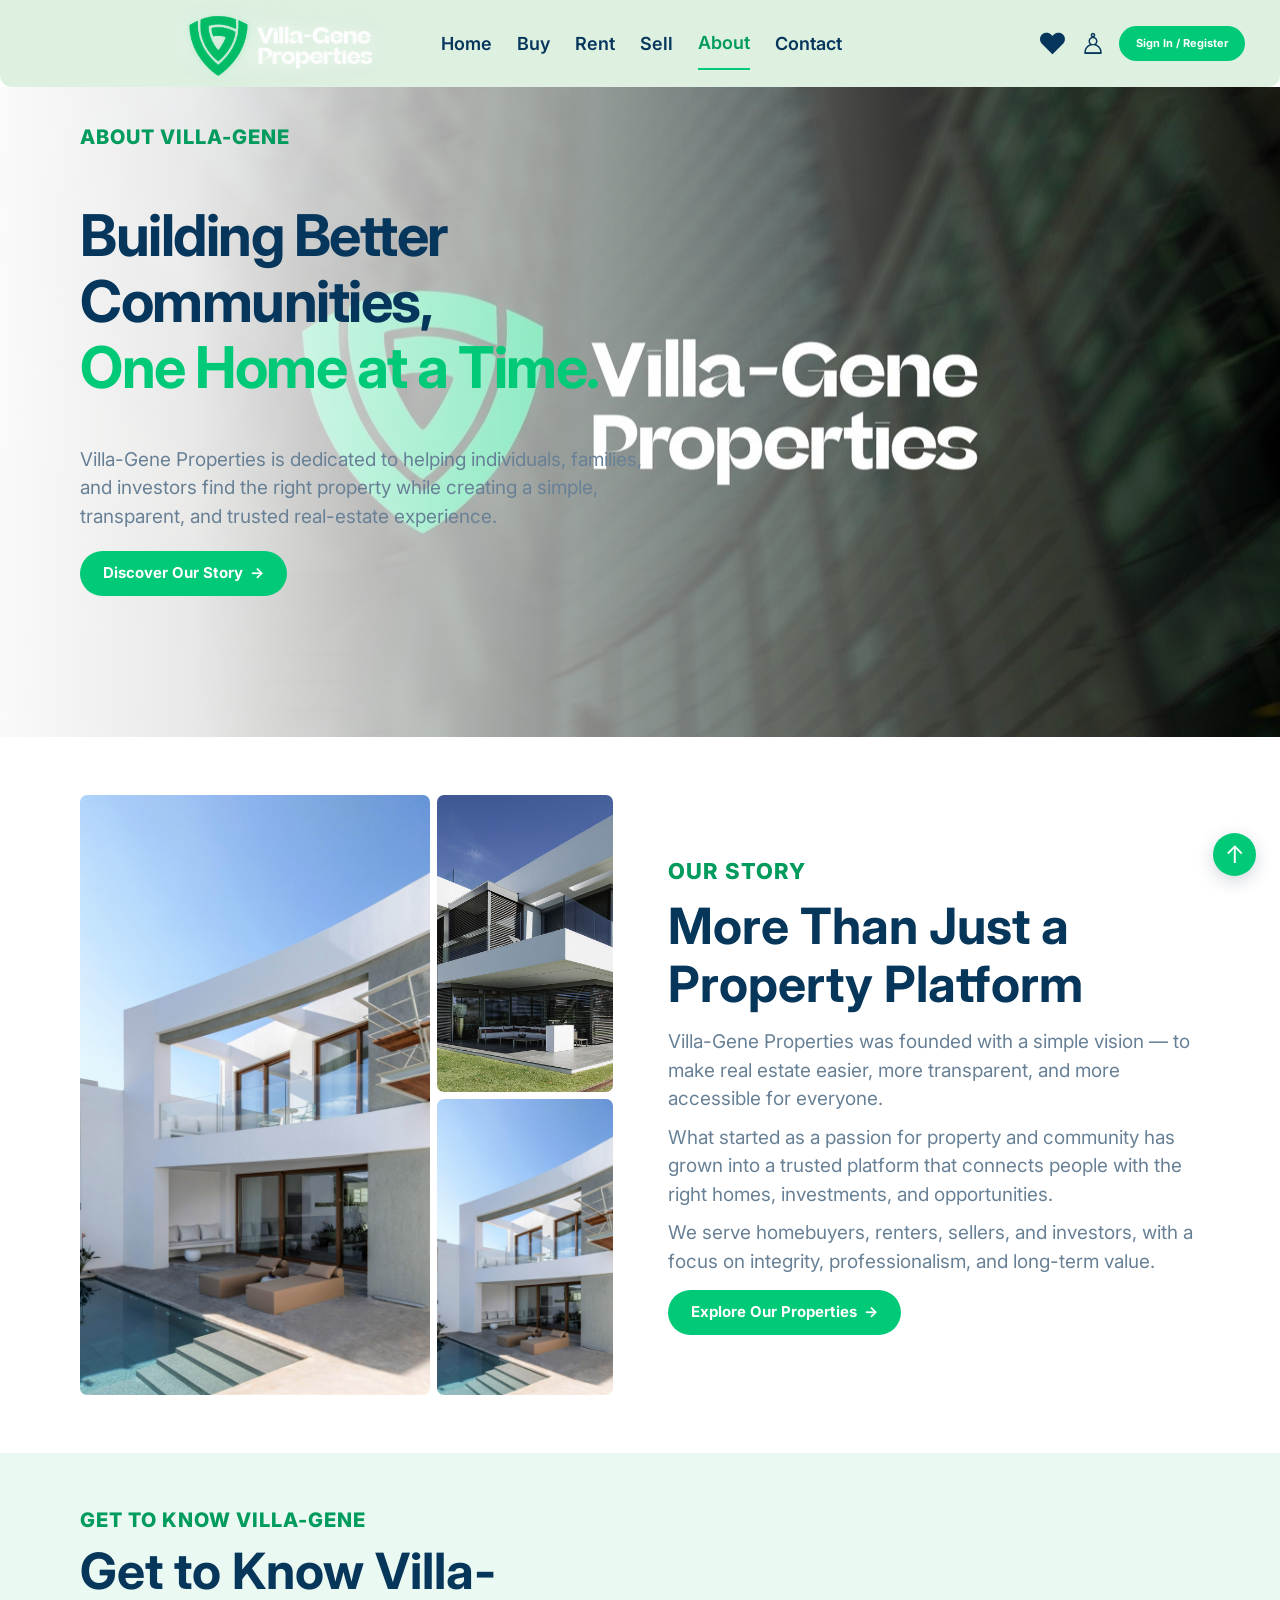
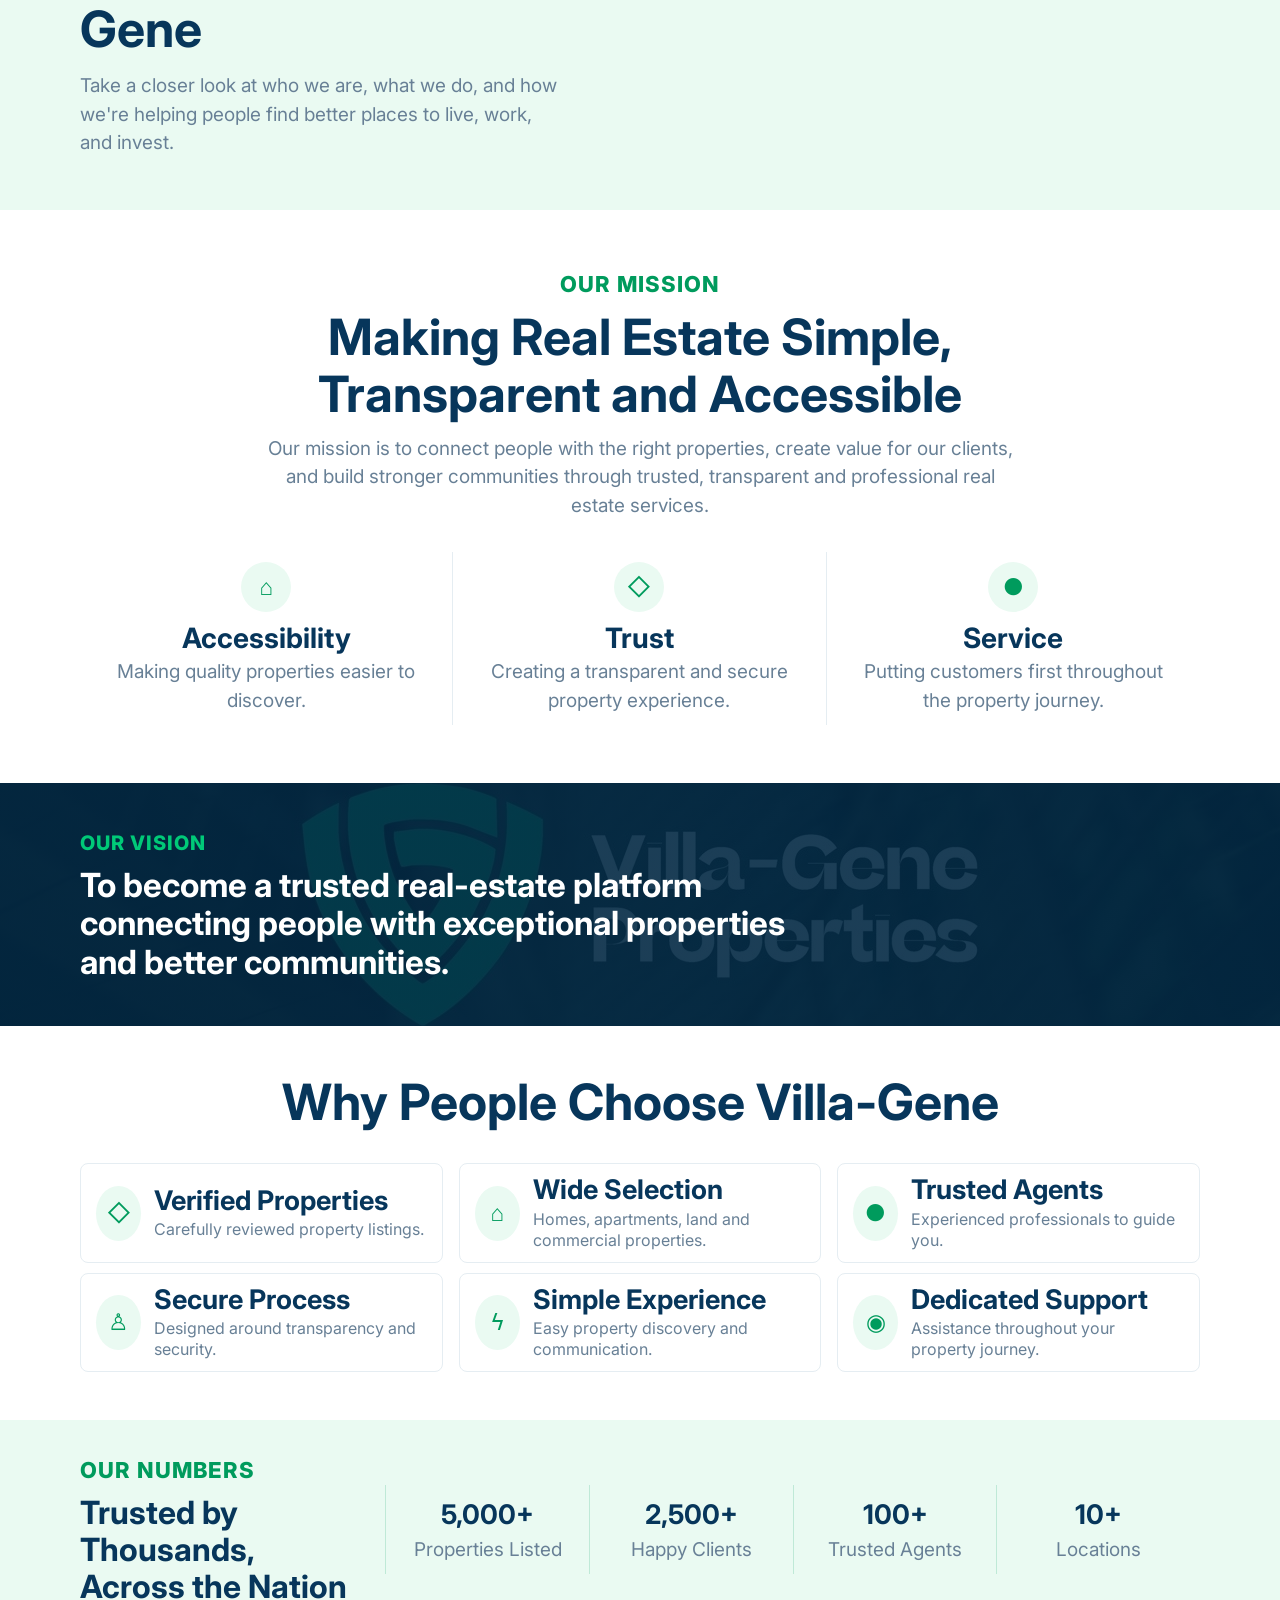
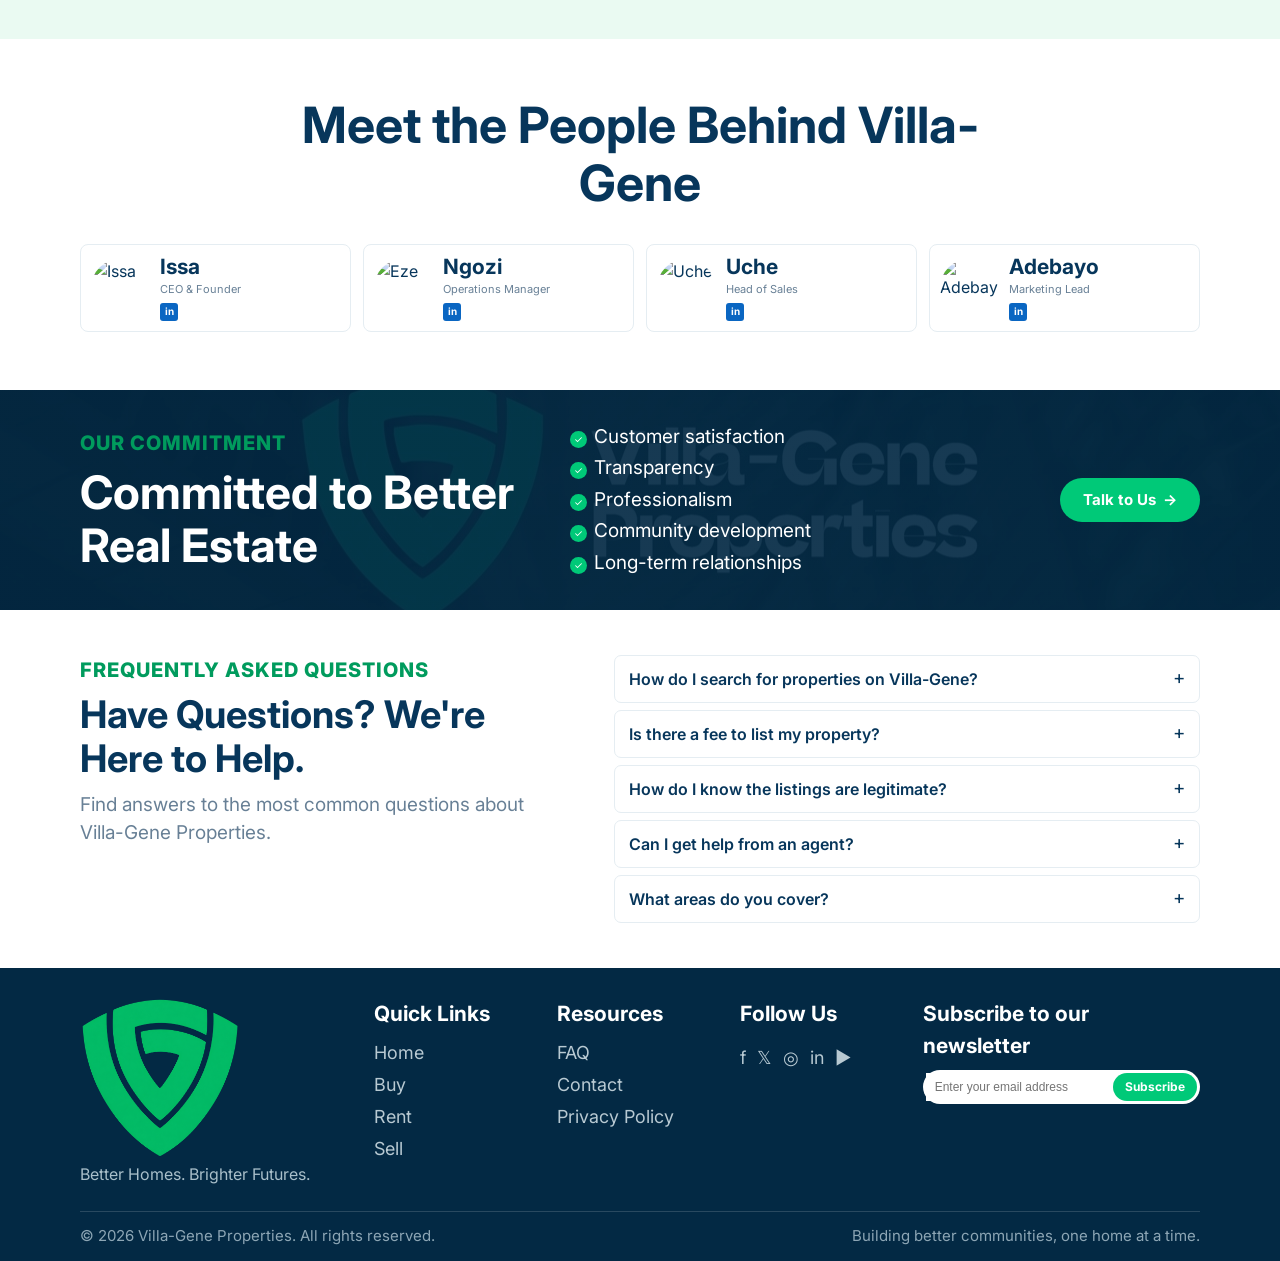
==== commit 9b9ed89c: "update" ====
--- a/about.html
+++ b/about.html
@@ -90,7 +90,7 @@
             Take a closer look at who we are, what we do, and how we're helping
             people find better places to live, work, and invest.
           </p>
-          <div class="watch-story">
+          <!-- <div class="watch-story">
             <span>▶</span>
             <p>Watch our story and discover the Villa-Gene difference.</p>
           </div>
@@ -105,7 +105,7 @@
             allowfullscreen>
           </iframe>
         </div>
-      </div>
+      </div> -->
     </section>
 
     <section class="section mission-section">
--- a/about.css
+++ b/about.css
@@ -69,7 +69,7 @@
 .story-gallery img { width: 120%; height: 100%; object-fit: cover; border-radius: 7px; }
 .story-small-images { display: grid; grid-template-rows: 1fr 1fr; gap: 7px; }
 .story-copy h2 { margin-bottom: 15px; font-size: 50px;}
-.story-copy p { font-size: 19px; margin-bottom: 10px; }
+.story-copy p { font-size: 19px; margin-bottom: 10px;}
 .story-copy .btn { margin-top: 4px; }
 
 .video-section { padding: 52px 0; background: var(--green-light); }
@@ -241,7 +241,7 @@
 @media (max-width: 760px) {
   .container { width: min(100% - 24px, 1120px); }
   .navbar { width: 100%; height: 62px; padding: 12px 18px; }
-  .brand { width: 135px; margin-left: -130px;}
+  .brand { width: 185px; margin-left: -150px;}
   .menu-toggle { display: block; margin-left: auto; }
   .nav-links { display: none; position: absolute; top: 62px; left: 12px; right: 12px; z-index: 20; padding: 15px; flex-direction: column; background: #fff; border-radius: 8px; box-shadow: var(--shadow); }
   .nav-links.open { display: flex; }
